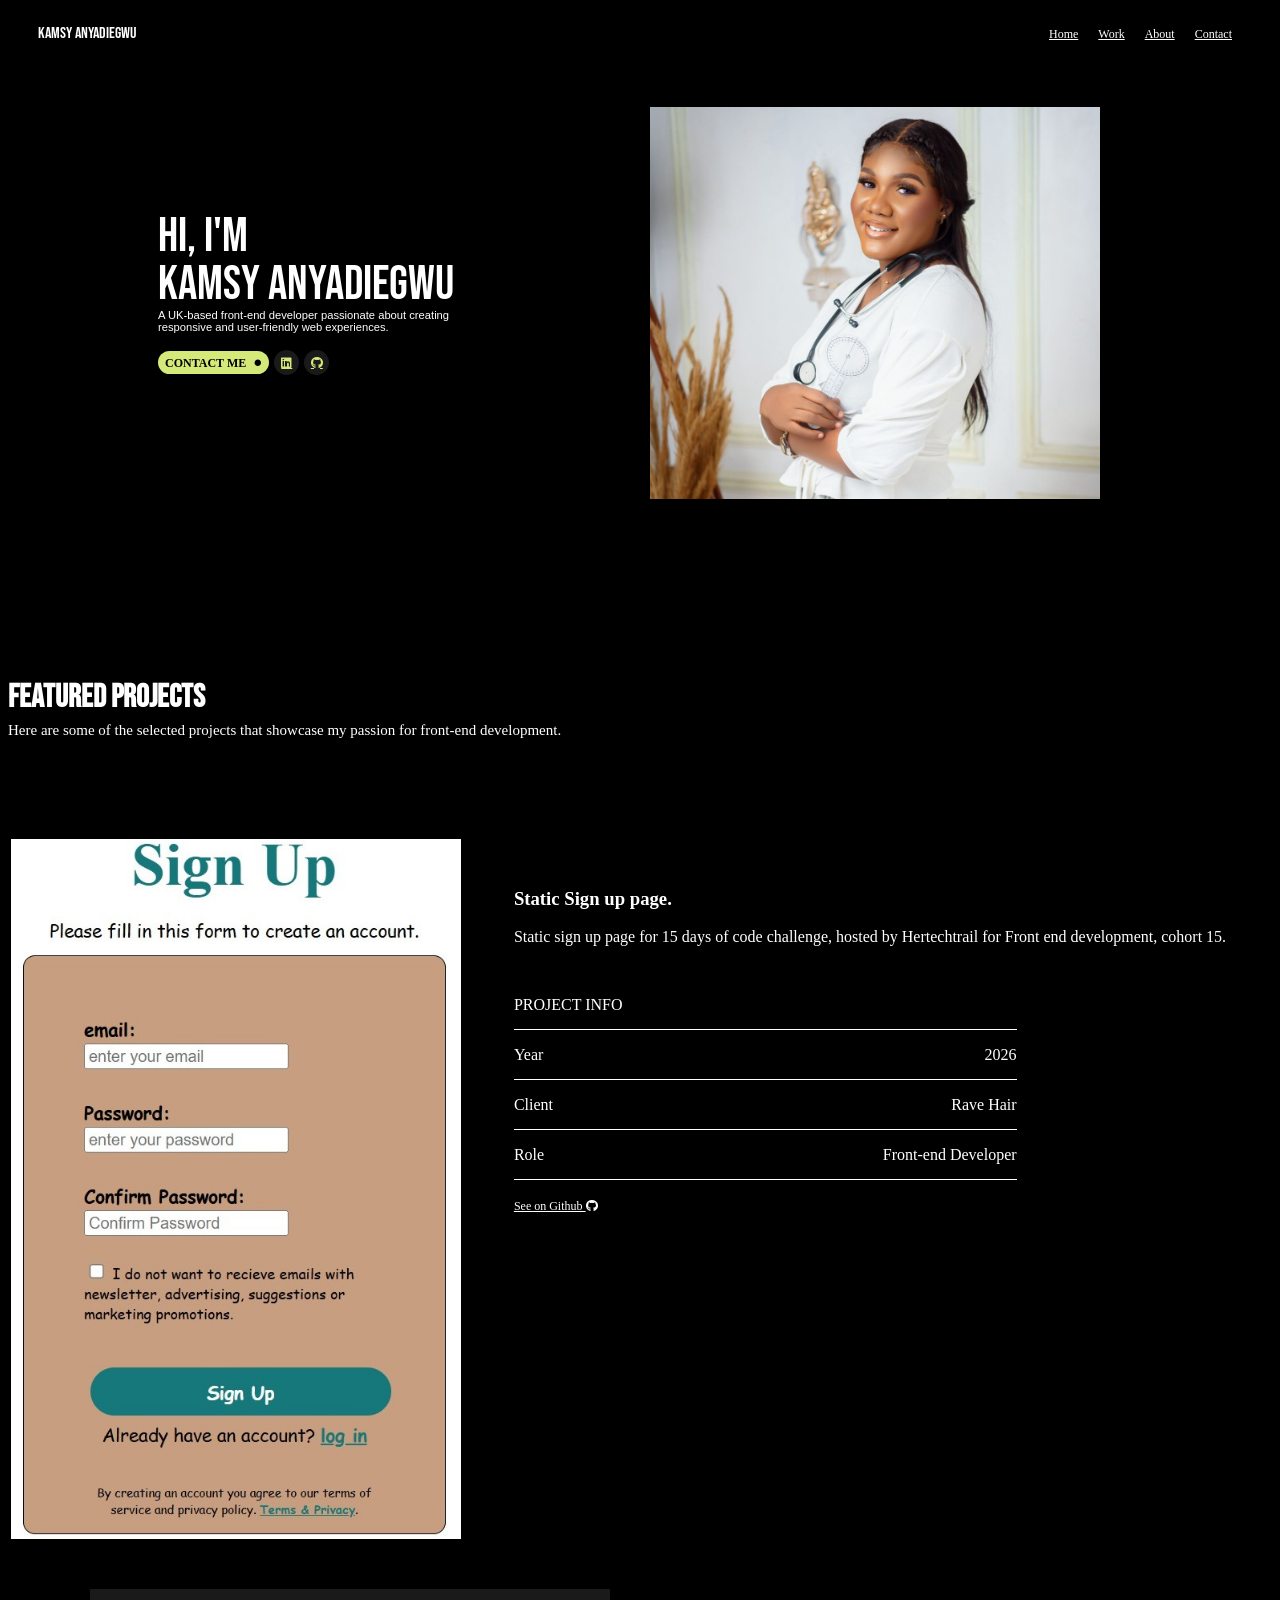
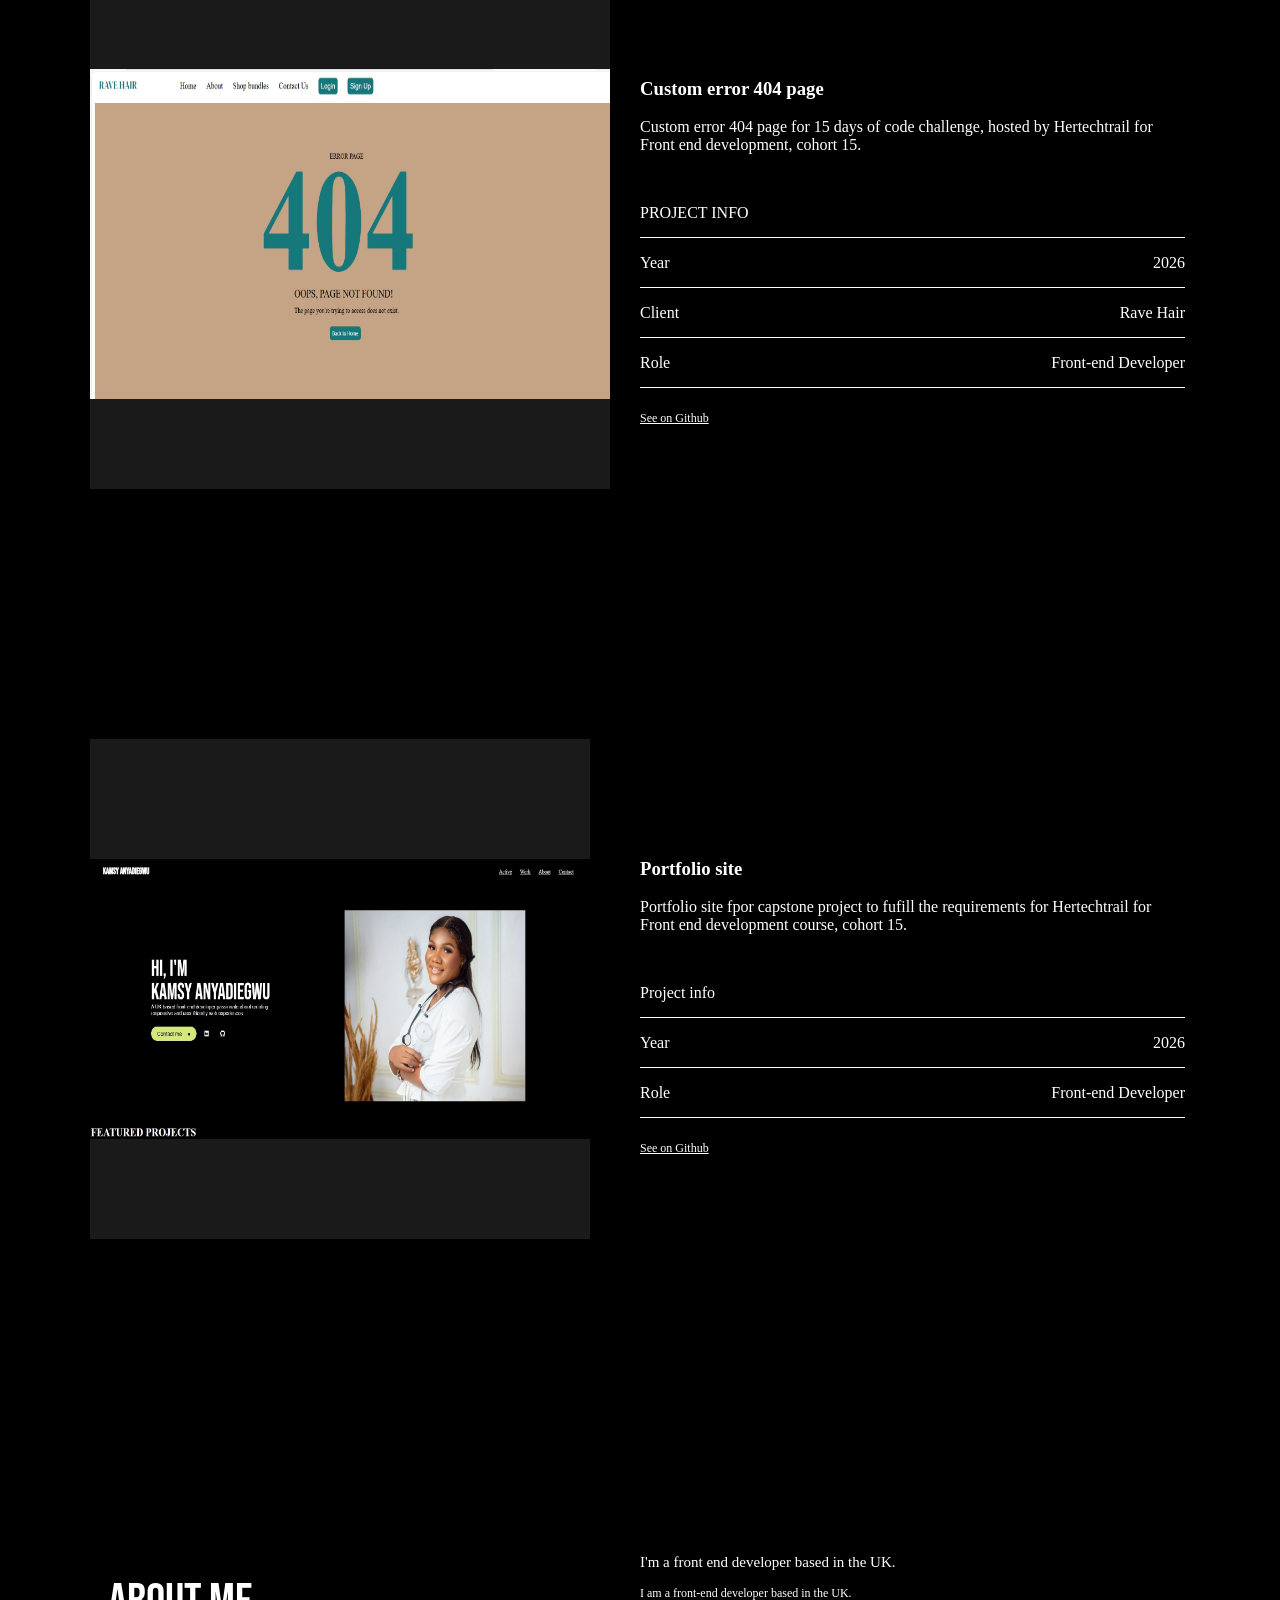
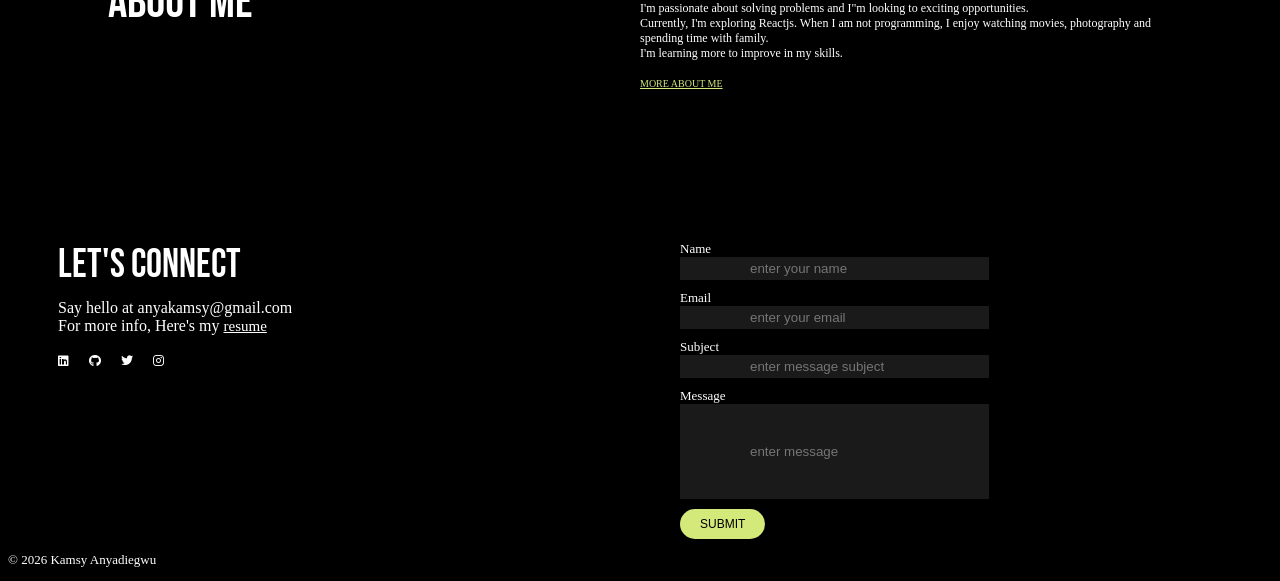
==== index.html @ 6c95bd08 "initial commit" ====
<!DOCTYPE html>
<html lang="en">
<head>
    <meta charset="UTF-8">
    <meta name="viewport" content="width=device-width, initial-scale=1.0">
    <title><Home-portfolio></Home-portfolio></title>

    <link rel="stylesheet" href="styles.css">

    <link rel="preconnect" href="https://fonts.googleapis.com">
<link rel="preconnect" href="https://fonts.gstatic.com" crossorigin>
<link href="https://fonts.googleapis.com/css2?family=Bebas+Neue&family=DM+Serif+Display:ital@0;1&family=Roboto:ital,wght@0,100..900;1,100..900&display=swap" rel="stylesheet">

<link rel="stylesheet" href= "https://cdnjs.cloudflare.com/ajax/libs/font-awesome/6.5.0/css/all.min.css">
</head>
<body>
    

    <!--Hero Section-->
    <section id="Hero" class="Hero-section">
<div class="Hero-container"> 
      
<nav class="nav-bar">
    <div>
        <a class="full-name" href="#Home">KAMSY ANYADIEGWU</a>
    </div>

    <button class="hamburger">&#9776;</button>
    
    <div class="nav-links">
    <ul>
        <li><a href="index.html">Home</a></li>
        <li><a href="#work">Work</a></li>
         <li><a href="about.html">About</a></li>
        <li><a href="#contact">Contact</a></li>
    </ul>
   </div>
     </nav> <!--nav bar closes here-->


     <div class="hero-content"> <!--create 2 column grid-->

        <div class="hero-intro">
        <h1>Hi, I'm <br> KAMSY ANYADIEGWU </h1>
        <p class="hero-intro-p">A UK-based front-end developer passionate about creating <br>responsive and user-friendly web experiences.</p>

       <div class ="hero-icons">
           <a  href="#" class="contact-button">CONTACT ME
            <span class="bullet">&#9679;</span></a> 

         <a href="https://www.linkedin.com/in/kamsy-anyadiegwu?um_
         source=share&utm_campaign=share_via&utm_content=profile&utm_medium=ios_app" class="social-icon">   
        <i class="fa-brands fa-linkedin"></i>
    </a>
        <a href="https://github.com/anyakamsy" class="social-icon">
        <i class="fa-brands fa-github"></i>
        </a>
        </div>
</div>

        <div class="hero-image">
            <img src="KAM.jpeg" alt="hero-image">
        </div>
     </div> <!--hero content closes here-->
    </div> <!--hero container closes here-->
</section> <!--end of hero section-->




<!--Work Section-->
<section id="work" class="Work-section"> 
    <div class="work-container">

<div>
<h2>FEATURED PROJECTS</h2>
<p class="project-intro"> Here are some of the selected projects that showcase my passion for front-end development.</p>
</div>

<div class="project-container"> <!--create 3 row grid-->
   
    <div class="project-1-container"> <!---create 2 column grid-->

        <div class="project-1-image">
            <img src="Sign up page.jpeg" alt="project-1">
        </div>

        <div class="project-1-description"> 
            <div>
                <h3 class="project-1-title">
                Static Sign up page.
            </h3>

            <p class="project-1-text">
               Static sign up page for 15 days of code challenge, hosted by Hertechtrail for Front end development, cohort 15.
            </p>
            </div>
        
            <div class="project-1-info">
            <p class="info1">PROJECT INFO</p>

            

            <p>Year <span class="year1">2026</span></p>
            
             <p>Client <span class="client1">Rave Hair</span></p>
            
            <p>Role <span class="role1">Front-end Developer</span></p>
            
            </div>

            <a class= "github-link" href= "https://github.com/anyakamsy/15-DAYS-OF-CODE">See on Github
                <i class="fa-brands fa-github"></i>
            </a>


        </div>
    </div> <!--project 1 container closes here-->




       
    <div class="project-container"> <!--create 3 row grid-->

        <div class="project-2-container">   <!--create 2 column grid-->
        <div class="project-2-image">
            <img src="Custom error 404 page.jpeg" alt="project-2">
        </div>

        <div class="project-2-description"> 
            <div>
                <h3 class="project-2-title">
                Custom error 404 page
            </h3>

            <p class="project-2-text">
                Custom error 404 page for 15 days of code challenge, hosted by Hertechtrail for Front end development, cohort 15.
            </p>
            </div>
        
            <div class="project-2-info">
            <p class="info2"> PROJECT INFO</p>
            
            <p>Year <span class="year2">2026</span></p>
            
              <p>Client <span class="client2">Rave Hair</span></p>
            
            <p>Role <span class="role2">Front-end Developer</span></p>
            
            </div>

         <a class= "github-link" href= "https://github.com/anyakamsy/15-DAYS-OF-CODE">See on Github</a>
        
        </div>
 </div> <!--project 2 container closes here-->



   
    <div class="project-3-container"> <!---create 2 column grid-->
        <div class="project-3-image">
            <img src="Portfolio site.jpg" alt="project-3">
        </div>

        <div class="project-3-description"> 
            <div>
                <h3 class="project-3-title">
                Portfolio site
            </h3>

            <p class="project-3-text">
               Portfolio site fpor capstone project to fufill the requirements for Hertechtrail for Front end development course, cohort 15.
            </p>
            </div>
        
            <div class="project-3-info">
            <p class="info3">Project info</p>
            

            <p>Year <span class="year3">2026</span></p>
            

            <p>Role <span class="role3">Front-end Developer</span></p>
        
            </div>

          <a class= "github-link" href= "https://github.com/anyakamsy/15-DAYS-OF-CODE">See on Github</a>
        </div>
    </div> <!--project 3 container closes here-->
    </div> <!--project container closes here-->
    </div> <!--work container closes here-->
</section> <!--work section closes here-->


<!--contact section-->
<section id="contact" class="contact-section">
<div class="about-me-container"> 

<div class="about">
<h1> ABOUT ME</h1>
</div>

<div class="about-intro">

    <h3 class="about-title">
        I'm a front end developer based in the UK.
    </h3>

<p class="about-text">
I am a front-end developer based in the UK. <br>
I'm passionate about solving problems and I"m looking to exciting opportunities. <br>
Currently, I'm exploring Reactjs.
 When I am not programming, I enjoy watching movies, photography and spending time with family. <br> 
 I'm learning more to improve in my skills.
</p>

 <a href="#about">MORE ABOUT ME</a>

        </div> <!--about intro closes here-->
    </div> <!--about me container closes here-->
</body>

<footer>
    <div class="footer-container"> <!--create 2 column grid-->
        <div class="connect-container">

<div class="connect">
        LET'S CONNECT
    
    </div>

    <div class="hello">
        Say hello at anyakamsy@gmail.com

</div>

<div class="resume">
        For more info, Here's my <a href="#">resume</a>
</div>

<div class="footer-icons">
  <a href="#" i class="fa-brands fa-linkedin"></i></a> 
   <a href="#" i class="fa-brands fa-github"></i></a>
   <a href="#"  i class="fa-brands fa-twitter"></i></a>
  <a href="#"  i class="fa-brands fa-instagram"></i></a>
</div>


        </div> <!--connect container closes here-->

        <div class="form-container">
            <form action="/submit" method = "post">

                 <div class="name">
                    <label for="name">Name</label> <br>
                    <input  class="nme" type="text" id="name" name="name" 
                    placeholder="enter your name" required> <br>
                    </div>

                <div class="email-field">
                    <label for="email">Email</label> <br>
                    <input  class="ef" type="text" id="email" name="email" 
                    placeholder="enter your email" required> <br>
                </div>

                <div class="subject">
                    <label for="subject">Subject</label> <br>
                    <input  class="sub" type="text" id="subject" name="subject"
                     placeholder="enter message subject" required> <br>
                </div>

                <div class="message">
                    <label for="message">Message</label> <br>
                    <input  class="mes" type="text" id="message" name="message"
                     placeholder="enter message" required> <br>
                </div>
                
            <div>
             <button  class= "submit-button" type= "submit">SUBMIT</button>
           </div>

            </form>
    </div> <!--form container closes here-->
    </section> <!--contact section closes here-->

    <p class="copy">
 &copy; 2026 Kamsy Anyadiegwu
 </p>

    </div> <!--footer container closes here-->
</footer>
</html>
---- styles.css ----
body{
    background-color: black;
    color: white;
}


.full-name{
    font-size: 1rem;
font-family:"Bebas Neue", sans-serif;
    padding-left: 30px;
    font-weight: normal;
    text-decoration: none;
}


.nav-bar{
   display: flex;
   justify-content: space-between;
   align-items: center;
  margin-bottom: 20px;
}


.nav-links ul {
    display: flex;
    gap: 20px;
     list-style: none;
     margin-right: 40px;
}


a{
    color: white;
    font-size: 12px;
}


.hamburger {
    display: none;
    background: none;
    cursor: pointer;
     border: none;
     color: white;
     margin: none;
     padding: 20px;
    font-size: 24px;
}


.hero-content{
    display: grid;
    grid-template-columns: 1fr 1fr;
        align-items: center;
      gap: 20px;
      margin-bottom: 150px;

}


.hero-intro{
    padding-left: 150px;
   margin-top: -60px;
}


h1{
    font-size: 3rem;
    font-weight: 400;
    font-family:"Bebas Neue", sans-serif;
    margin-bottom: -12px;
    line-height: 1;
}

.hero-intro-p{
    font-size: 0.7rem;
    font-family:sans-serif;
    margin-bottom: 20px;
}


.hero-icons{
    display: flex;
    gap: 5px;
    align-items: center;
    width: 172px;
    height:20px ;
}


.contact-button{
    background-color: #D3E97A;
    color: black;
    border: none;
    border-radius: 40px;
    padding:  3px 7px ;
    font-size: 12px;
    font-weight: 550;
    cursor: pointer;
    text-decoration: none;
    text-align: center;
}

.contact-button:hover{
    color:  #c5c8b5;
}


.contact-link{
    text-decoration: none;
    color: black;
}

.bullet{
    color: black;
    width: 6px;
    height: 6px;
    border-radius: 50%;
    font-size: 15px;
    margin-left: 4px;
}


.social-icon{
    display:flex;
    background-color: rgb(27, 26, 26);
    color: #D3E97A;
    width: 25px;
    height: 25px;
    border-radius: 50%;
    align-items: center;
    justify-content: center;
transition-duration: 0.3s 
}


.social-icon :hover{
    color: #c5c8b5;
}


.hero-image{
    width: 450px;
    height: 450px;
}


.hero-image img{
    width: 100%;
    height: 100%;
object-fit: contain;
}


h2{
    font-size: 2rem;
    font-family:"Bebas Neue", sans-serif;
    margin-bottom: -10px;
}


.project-intro{
    font-size: 15px;
    margin-bottom: 50px;
}

.project-container{
    display: grid;
    grid-template-rows: auto auto auto;
    gap: 100px;
}

.project-1-container{
    display: grid;
    grid-template-columns: auto auto;
gap: 50px;

}


.project-1-image{
    width: 450px;
    height: 700px;
   margin: auto;
}

.project-1-image img{
    width: 100%;
    height: auto;
    margin-top: 50px;
}

.project-1-description{
    margin-right: 40px;
    margin-top: 80px;
    height: 450px;
}

.project-1-text{
    margin-bottom: 50px;
}

.project-1-info p{
    display: flex;
justify-content: space-between;
border-bottom: 1px solid white;
width: 70%;
padding-bottom: 15px;
}


.project-2-container {
display: grid;
    grid-template-columns: 1fr 1fr;
    width: 1100px;
    height: 500px;
    margin: 0 auto 150px auto;
}

.project-2-image{
    width: 520px;
height: auto;
background-color: rgb(27, 26, 26);

}

.project-2-image img{
    width: 100%;
    height: 330px;
    margin-top: 80px;
}

.project-2-description{
    margin-right: 5px;
    margin-top: 70px;
    height: 250px;
}


.project-2-text{
    margin-bottom: 50px;
}

.project-2-info{
    margin-bottom: 20px;
}

.project-2-info p{
    display: flex;
justify-content: space-between;
border-bottom: 1px solid white;
width: 100%;
padding-bottom: 15px;
}




.project-3-container {
display: grid;
    grid-template-columns: 1fr 1fr;
    width: 1100px;
    height: 500px;
    margin: 0 auto 100px auto;
}

.project-3-image{
    width: 500px;
height: auto;
background-color: rgb(27, 26, 26);
}

.project-3-image img{
    width: 100%;
    height: 280px;
    margin-top: 120px;
}

.project-3-description{
    margin-right: 5px;
    margin-top: 100px;
    height: 250px;
}


.project-3-text{
    margin-bottom: 50px;
}

.project-3-info{
    margin-bottom: 20px;
}

.project-3-info p{
    display: flex;
justify-content: space-between;
border-bottom: 1px solid white;
width: 100%;
padding-bottom: 15px;
}

.about-me-container{
display: grid;
grid-template-columns: 1fr 1fr;
margin-bottom: 150px;
}


.about{
    margin-left:100px;
    font-size: 45px;
    margin-top: 0;
    font-family: "Bebas Neue";
}


.about-intro{
    margin-right: 100px;
}

.about-title{
    font-size: 15px;
    font-weight: normal;
}

.about-text{
    font-size: 12px;
}

.about-intro a{
    font-size: 10px;
    color: #D3E97A;
}

.about-intro a:hover{
    color:  #c5c8b5;
}

.footer-container{
    display: grid;
    grid-template-columns: 1fr 1fr;
}

.connect{
    font-size: 40px;
    font-family: "Bebas Neue";
    margin-left: 50px;
    margin-bottom: 10px;
}

.hello{
    margin-left: 50px;
}

.resume{
    margin-left: 50px;
    margin-bottom: 20px;
}

.resume a{
    font-size: 15px;
}

.footer-icons{
    display: flex;
    margin-left: 50px ;
    gap: 20px;
}

.footer-icons a{
    text-decoration: none;
}

.footer-icons :hover{
    color:#D3E97A;
}


.form-container{
font-size: 13px;
margin-left: 40px;
margin-top: 0;
}

.nme{
    padding:4px 70px;
    margin-bottom: 10px;
    background-color: rgb(27, 26, 26);
    border: none;
}

.ef{
      padding:4px 70px;
    margin-bottom: 10px;
      background-color: rgb(27, 26, 26);
    border: none;
}


.sub{
      padding:4px 70px;
    margin-bottom: 10px;
 background-color: rgb(27, 26, 26);
    border: none;
}


.mes{
      padding:40px 70px;
    margin-bottom: 10px;
      background-color: rgb(27, 26, 26);
    border: none;
}

.submit-button{
    padding: 8px 20px;
    background-color: #D3E97A;
    border: none;
    border-radius: 20px;
    font-size: 12px;
}

.submit-button:hover{
 background-color: #c5c8b5;
}

.copy{
font-size: 13px;
}











@media (max-width: 600px) {
    /* name adjustments*/
    .full-name{
     font-family:"Bebas Neue", sans-serif;
    font-size: 0.8rem;
    padding-left: 12px;
    
    }

    /* nav-links adjustments*/
    .nav-links {
        display: none;
        flex-direction: column;
        gap: 10px;
        position: absolute;}

        /* hamburger menu adjustments*/
.hamburger{
    display: block;}
/* h1 adjustments*/

h1{
    font-size: 1rem;
    margin-bottom : -5px;
}

 .hero-content{
         display: grid;
    grid-template-columns: 1fr;
        width: 100%;
        margin: auto; }
    
.hero-image{
    width:100%;
    height:auto;
    grid-row: 2; }

.hero-intro{
    font-size: 2rem;
    padding-left: 0;
    margin-top: -20px;
    grid-row: 1;
    margin-bottom: 10px;
}

.hero-intro-p{
    margin-bottom: 30px;
}

    .hero-icons{
       display: flex;
       gap: 2px;
       margin-top: -10px;
    }

.contact-button{
     border-radius:40px;
    padding:  5px 10px ;
    font-size: 10px;}
    
    .bullet{
        font-size: 13px;
        margin-left: 5px;
    }

    .social-icon{
        margin: -1px;
    }


    h2{
        font-size: 1rem;
margin-top: 50px;
    }


.project-intro{
    font-size: 10px;
    margin-bottom: 30px;
}

.project-container{
    display: grid;
    grid-template-rows: auto;
    gap: 100px;

}

.project-1-container{
   display: grid;
   grid-template-columns: auto;
   
   

}
 .project-1-image{
width: 50%;
height: auto;
margin-left: 0;

 }
 .project-1-image img{
  max-inline-size: 50%;
   height: auto;
    object-fit: contain;
 }
 
 .project-1-description{
    width: 70%;
    margin-top: px;
 }

 .project-1-text{
 font-size: 12px;
}
    


.project-1-info p{
   width: 50%;
}




.project-2-container{
    display: grid;
    grid-template-columns: 1fr;
    margin-bottom: 150px;
}


.project-3-container{
    display: grid;
    grid-template-columns: 1fr;
    margin-bottom: 150px;
}




.about-me-container{
    display: grid;
    grid-template-columns: 1fr;
    margin-bottom: 50px;
    margin-top: 250px;
}


.about{
    margin-left: 0;


}

.footer-container{
    display: grid;
    grid-template-columns: 1fr;
    
}

.connect{
    font-size: 40px;
    font-family: "Bebas Neue";
    margin-left: 0px;
    margin-bottom: 10px;
}

.hello{
    margin-left: 0px;
    margin-bottom: 5px;
}

.resume{
    margin-left: 0px;
    margin-bottom: 30px;
}

.resume a{
    font-size: 15px;
}

.footer-icons{
    display: flex;
    margin-left: 0px ;
    gap: 20px;
    margin-bottom: 40px;
}

.footer-icons a{
    text-decoration: none;
    font-size: larger;
}

.footer-icons :hover{
    color:#D3E97A;
}


.form-container{
font-size: 12px;
margin-top: 0;
margin-left: 10px;
max-width: 100%;
}

.nme{
    padding:4px 70px;
    margin-bottom: 10px;
    background-color: rgb(27, 26, 26);
    border: none;
}

.ef{
      padding:4px 70px;
    margin-bottom: 10px;
      background-color: rgb(27, 26, 26);
    border: none;
}


.sub{
      padding:4px 70px;
    margin-bottom: 10px;
 background-color: rgb(27, 26, 26);
    border: none;
}


.mes{
      padding:40px 70px;
    margin-bottom: 10px;
      background-color: rgb(27, 26, 26);
    border: none;
}

.submit-button{
    padding: 8px 20px;
    background-color: #D3E97A;
    border: none;
    border-radius: 20px;
    font-size: 12px;
    margin-bottom: 50px;
}

.submit-button:hover{
 background-color: #c5c8b5;
}

.copy{
font-size: 13px;
}

}
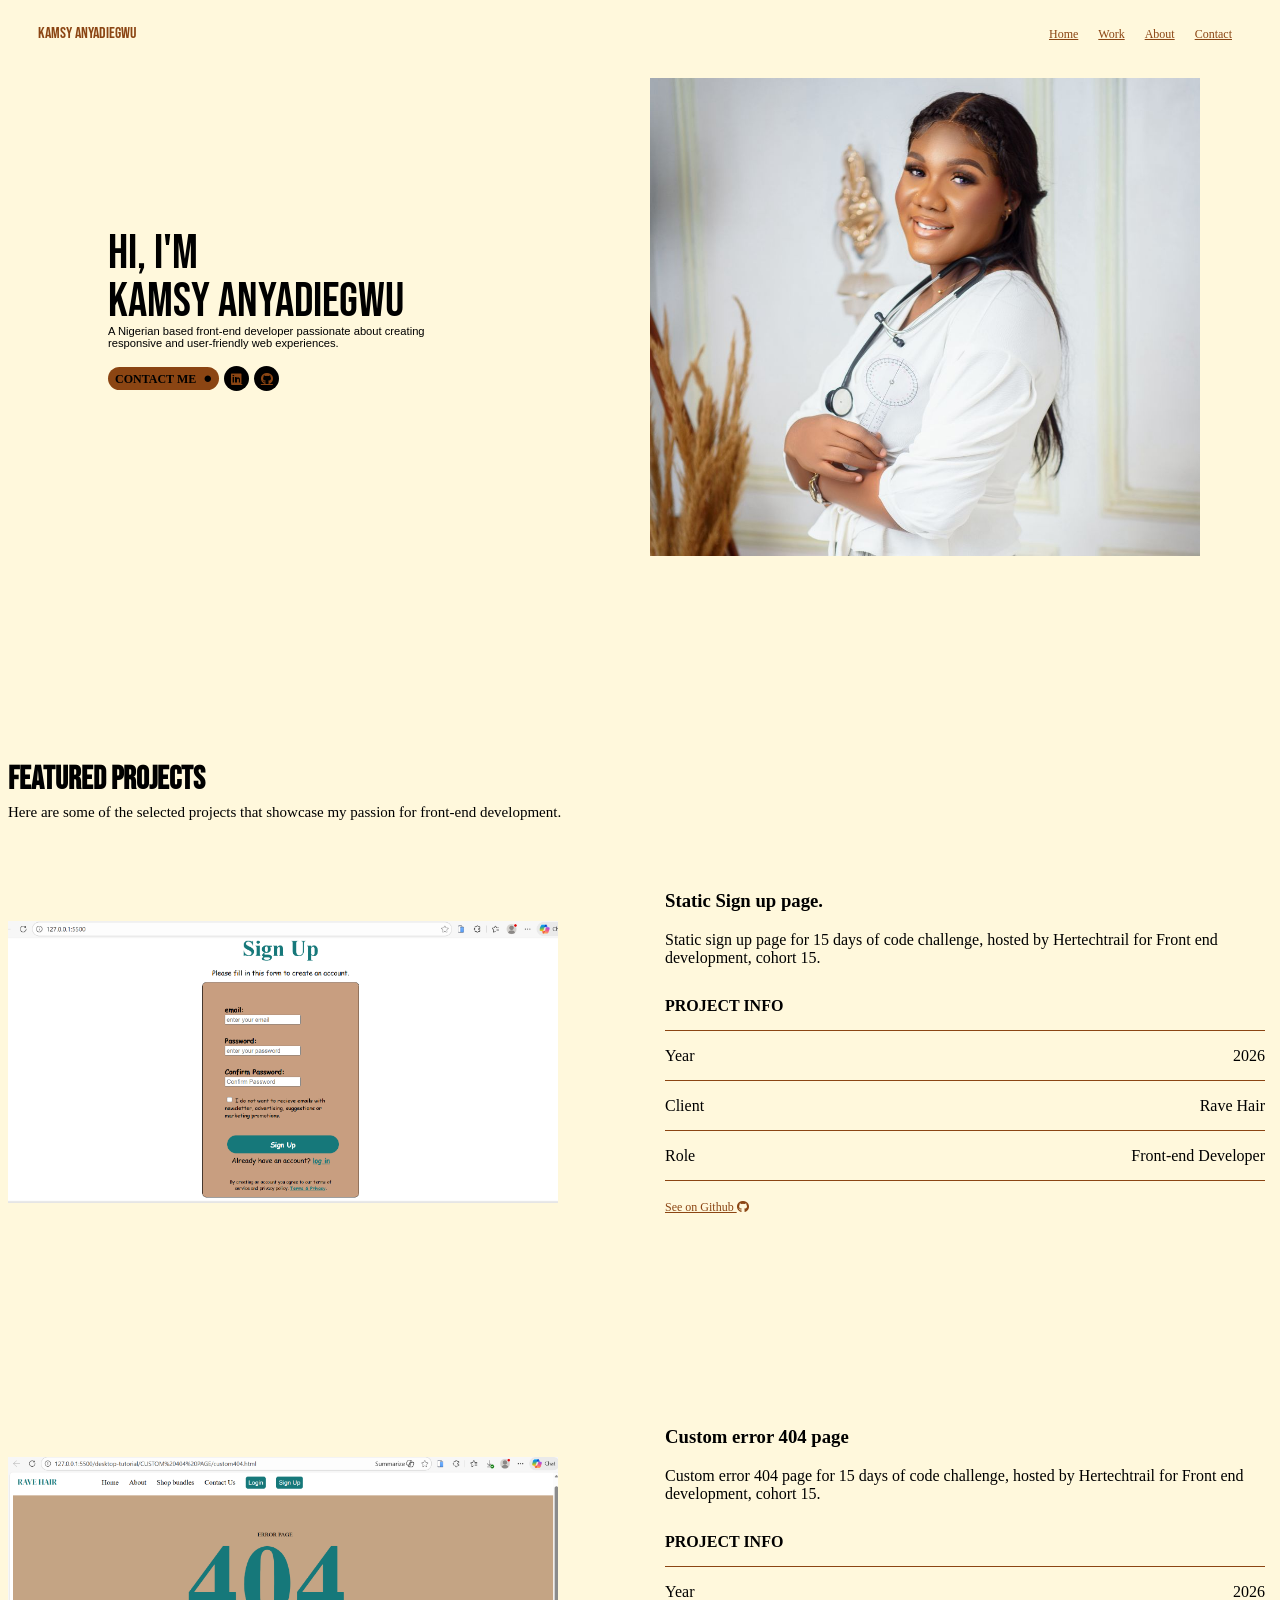
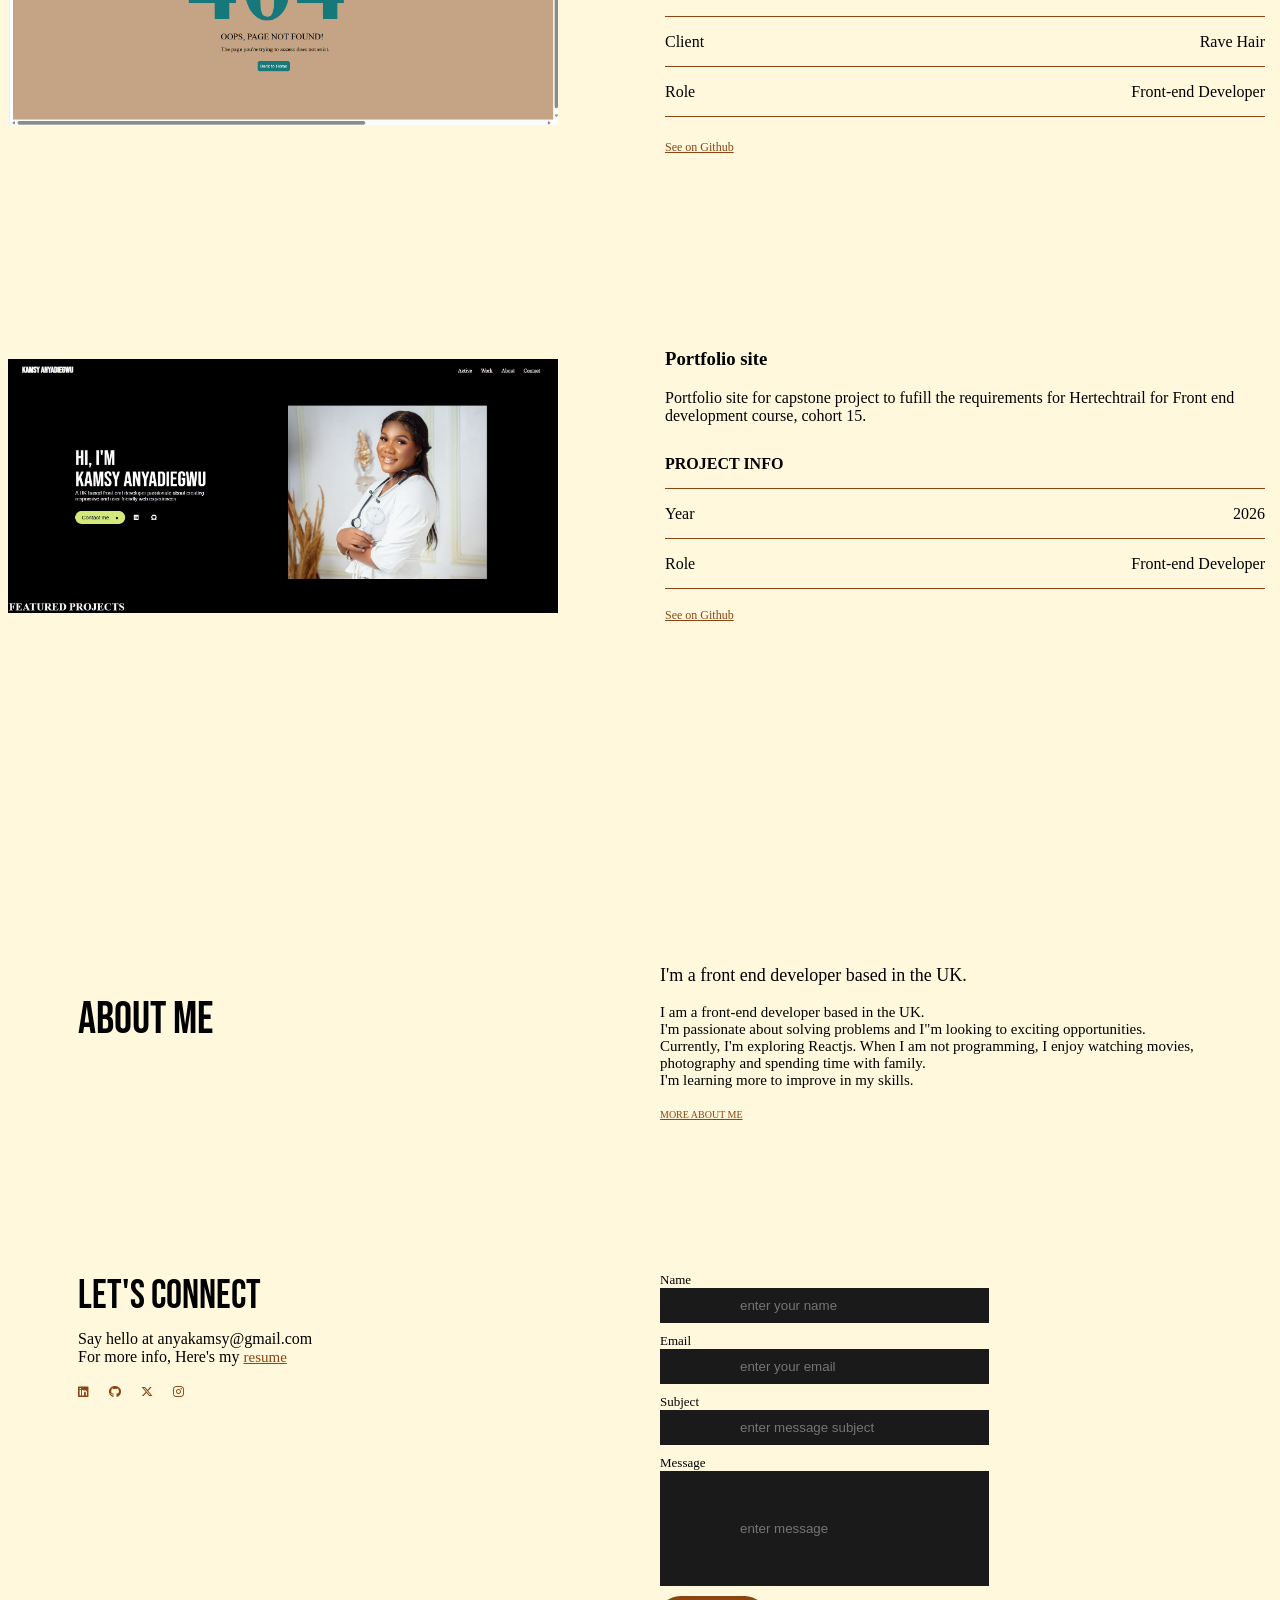
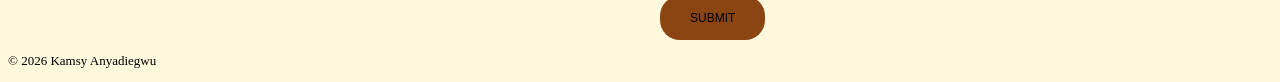
==== commit d82ae9e3: "fixed responsiveness" ====
--- a/index.html
+++ b/index.html
@@ -42,7 +42,7 @@
 
         <div class="hero-intro">
         <h1>Hi, I'm <br> KAMSY ANYADIEGWU </h1>
-        <p class="hero-intro-p">A UK-based front-end developer passionate about creating <br>responsive and user-friendly web experiences.</p>
+        <p class="hero-intro-p">A Nigerian based front-end developer passionate about creating <br>responsive and user-friendly web experiences.</p>
 
        <div class ="hero-icons">
            <a  href="#" class="contact-button">CONTACT ME
@@ -82,7 +82,7 @@
     <div class="project-1-container"> <!---create 2 column grid-->
 
         <div class="project-1-image">
-            <img src="Sign up page.jpeg" alt="project-1">
+            <img src="Sign  up page.png" alt="project-1">
         </div>
 
         <div class="project-1-description"> 
@@ -125,7 +125,7 @@
 
         <div class="project-2-container">   <!--create 2 column grid-->
         <div class="project-2-image">
-            <img src="Custom error 404 page.jpeg" alt="project-2">
+            <img src="Custom error 404 page.png" alt="project-2">
         </div>
 
         <div class="project-2-description"> 
@@ -170,12 +170,12 @@
             </h3>
 
             <p class="project-3-text">
-               Portfolio site fpor capstone project to fufill the requirements for Hertechtrail for Front end development course, cohort 15.
+               Portfolio site for capstone project to fufill the requirements for Hertechtrail for Front end development course, cohort 15.
             </p>
             </div>
         
             <div class="project-3-info">
-            <p class="info3">Project info</p>
+            <p class="info3">PROJECT INFO</p>
             
 
             <p>Year <span class="year3">2026</span></p>
@@ -185,7 +185,7 @@
         
             </div>
 
-          <a class= "github-link" href= "https://github.com/anyakamsy/15-DAYS-OF-CODE">See on Github</a>
+          <a class= "github-link" href= "https://github.com/anyakamsy/Kamsy-anya-portfolio">See on Github</a>
         </div>
     </div> <!--project 3 container closes here-->
     </div> <!--project container closes here-->
@@ -198,7 +198,7 @@
 <div class="about-me-container"> 
 
 <div class="about">
-<h1> ABOUT ME</h1>
+<p> ABOUT ME</p>
 </div>
 
 <div class="about-intro">
@@ -215,10 +215,13 @@
  I'm learning more to improve in my skills.
 </p>
 
- <a href="#about">MORE ABOUT ME</a>
+ <a href="about.html">MORE ABOUT ME</a>
 
         </div> <!--about intro closes here-->
     </div> <!--about me container closes here-->
+
+    <script src="script.js"></script>
+
 </body>
 
 <footer>
@@ -241,9 +244,9 @@
 
 <div class="footer-icons">
   <a href="#" i class="fa-brands fa-linkedin"></i></a> 
-   <a href="#" i class="fa-brands fa-github"></i></a>
-   <a href="#"  i class="fa-brands fa-twitter"></i></a>
-  <a href="#"  i class="fa-brands fa-instagram"></i></a>
+   <a href="https://github.com/anyakamsy" i class="fa-brands fa-github"></i></a>
+   <a href="https://x.com/khamcee___?s=21"  i class="fa-brands fa-x-twitter"></i></a>
+  <a href="https://www.instagram.com/khamcee__?igsh=aG1tYnhtcDZ4NmVj&utm_source=qr"  i class="fa-brands fa-instagram"></i></a>
 </div>
 
 
--- a/styles.css
+++ b/styles.css
@@ -1,6 +1,10 @@
+*{
+    box-sizing:border-box
+}
+
 body{
-    background-color: black;
-    color: white;
+    background-color: cornsilk;
+        color: black;
 }
 
 
@@ -10,6 +14,7 @@
     padding-left: 30px;
     font-weight: normal;
     text-decoration: none;
+    color:saddlebrown;
 }
 
 
@@ -30,17 +35,21 @@
 
 
 a{
-    color: white;
+    color: saddlebrown;
     font-size: 12px;
+}
+
+a:hover{
+   color: #D3E97A; 
 }
 
 
 .hamburger {
     display: none;
-    background: none;
+    background:none;
     cursor: pointer;
      border: none;
-     color: white;
+     color: saddlebrown;
      margin: none;
      padding: 20px;
     font-size: 24px;
@@ -52,14 +61,14 @@
     grid-template-columns: 1fr 1fr;
         align-items: center;
       gap: 20px;
-      margin-bottom: 150px;
-
+      margin-bottom: 200px;
 }
 
 
 .hero-intro{
-    padding-left: 150px;
+    padding-left: 100px;
    margin-top: -60px;
+ 
 }
 
 
@@ -88,7 +97,7 @@
 
 
 .contact-button{
-    background-color: #D3E97A;
+    background-color: saddlebrown;
     color: black;
     border: none;
     border-radius: 40px;
@@ -100,8 +109,9 @@
     text-align: center;
 }
 
+
 .contact-button:hover{
-    color:  #c5c8b5;
+    color:  #D3E97A;
 }
 
 
@@ -122,8 +132,8 @@
 
 .social-icon{
     display:flex;
-    background-color: rgb(27, 26, 26);
-    color: #D3E97A;
+    background-color: black;
+    color: saddlebrown;
     width: 25px;
     height: 25px;
     border-radius: 50%;
@@ -134,13 +144,15 @@
 
 
 .social-icon :hover{
-    color: #c5c8b5;
+    color: #D3E97A;
 }
 
 
 .hero-image{
-    width: 450px;
-    height: 450px;
+    width: 100%;
+    max-width: 550px;
+    height: auto;
+    
 }
 
 
@@ -166,137 +178,153 @@
 .project-container{
     display: grid;
     grid-template-rows: auto auto auto;
-    gap: 100px;
+    gap: 150px;
 }
 
 .project-1-container{
     display: grid;
     grid-template-columns: auto auto;
-gap: 50px;
+gap: 20px;
 
 }
 
 
 .project-1-image{
-    width: 450px;
-    height: 700px;
-   margin: auto;
-}
+    width: 100%;
+    max-width: 550px;
+    height: auto;
+}
+
 
 .project-1-image img{
     width: 100%;
     height: auto;
-    margin-top: 50px;
-}
+    margin: 50px 0;
+}
+
 
 .project-1-description{
-    margin-right: 40px;
-    margin-top: 80px;
-    height: 450px;
+    font-size: 1rem;
+        max-width: 600px;
+        margin-left: 80px;
 }
 
 .project-1-text{
-    margin-bottom: 50px;
-}
+    margin-bottom: 30px;
+}
+
 
 .project-1-info p{
     display: flex;
 justify-content: space-between;
-border-bottom: 1px solid white;
-width: 70%;
+border-bottom: 1px solid saddlebrown;
+width: 100%;
 padding-bottom: 15px;
+}
+
+
+.info1{
+    font-weight: 800;
 }
 
 
 .project-2-container {
 display: grid;
-    grid-template-columns: 1fr 1fr;
-    width: 1100px;
-    height: 500px;
-    margin: 0 auto 150px auto;
-}
+    grid-template-columns: auto auto;
+   gap:20px;
+}
+
 
 .project-2-image{
-    width: 520px;
+        width: 100%;
+    max-width: 550px;
 height: auto;
-background-color: rgb(27, 26, 26);
-
-}
+}
+
 
 .project-2-image img{
     width: 100%;
-    height: 330px;
-    margin-top: 80px;
-}
+    height: auto;
+    margin:50px 0;
+}
+
 
 .project-2-description{
-    margin-right: 5px;
-    margin-top: 70px;
-    height: 250px;
+    font-size: 1rem;
+          max-width: 600px;
+        margin-left: 80px;
 }
 
 
 .project-2-text{
-    margin-bottom: 50px;
-}
+    margin-bottom: 30px;
+}
+
 
 .project-2-info{
     margin-bottom: 20px;
-}
+
+}
+
 
 .project-2-info p{
     display: flex;
 justify-content: space-between;
-border-bottom: 1px solid white;
+border-bottom: 1px solid saddlebrown;
 width: 100%;
 padding-bottom: 15px;
 }
 
 
+.info2{
+ font-weight: 800;
+}
 
 
 .project-3-container {
 display: grid;
-    grid-template-columns: 1fr 1fr;
-    width: 1100px;
-    height: 500px;
-    margin: 0 auto 100px auto;
-}
+    grid-template-columns: auto auto;
+gap: 20px;
+}
+
 
 .project-3-image{
-    width: 500px;
+    width: 100%;
+    max-width: 550px;
 height: auto;
-background-color: rgb(27, 26, 26);
 }
 
 .project-3-image img{
     width: 100%;
-    height: 280px;
-    margin-top: 120px;
+    height: auto;
+    margin:30px 0 ;
 }
 
 .project-3-description{
-    margin-right: 5px;
-    margin-top: 100px;
-    height: 250px;
+   font-size: 1rem;
+    max-width: 600px;
+    margin-left: 80px;
+    
 }
 
 
 .project-3-text{
-    margin-bottom: 50px;
-}
-
-.project-3-info{
-    margin-bottom: 20px;
-}
+    margin-bottom: 30px;
+}
+
 
 .project-3-info p{
     display: flex;
 justify-content: space-between;
-border-bottom: 1px solid white;
+border-bottom: 1px solid saddlebrown;
 width: 100%;
 padding-bottom: 15px;
 }
+
+.info3 {
+    font-weight: bold;
+}
+
 
 .about-me-container{
 display: grid;
@@ -306,7 +334,7 @@
 
 
 .about{
-    margin-left:100px;
+    margin-left:70px;
     font-size: 45px;
     margin-top: 0;
     font-family: "Bebas Neue";
@@ -314,45 +342,46 @@
 
 
 .about-intro{
-    margin-right: 100px;
+   margin-left: 20px;
 }
 
 .about-title{
+    font-size: 18px;
+    font-weight: normal;
+}
+
+.about-text{
     font-size: 15px;
-    font-weight: normal;
-}
-
-.about-text{
-    font-size: 12px;
 }
 
 .about-intro a{
     font-size: 10px;
-    color: #D3E97A;
+    color: saddlebrown;
 }
 
 .about-intro a:hover{
-    color:  #c5c8b5;
+    color:  #D3E97A;
 }
 
 .footer-container{
     display: grid;
     grid-template-columns: 1fr 1fr;
+    
 }
 
 .connect{
     font-size: 40px;
     font-family: "Bebas Neue";
-    margin-left: 50px;
+    margin-left: 70px;
     margin-bottom: 10px;
 }
 
 .hello{
-    margin-left: 50px;
+    margin-left: 70px;
 }
 
 .resume{
-    margin-left: 50px;
+    margin-left: 70px;
     margin-bottom: 20px;
 }
 
@@ -362,12 +391,13 @@
 
 .footer-icons{
     display: flex;
-    margin-left: 50px ;
+    margin-left: 70px ;
     gap: 20px;
 }
 
 .footer-icons a{
     text-decoration: none;
+    color: saddlebrown;
 }
 
 .footer-icons :hover{
@@ -377,19 +407,19 @@
 
 .form-container{
 font-size: 13px;
-margin-left: 40px;
 margin-top: 0;
+margin-left: 20px;
 }
 
 .nme{
-    padding:4px 70px;
+    padding: 10px 80px;
     margin-bottom: 10px;
     background-color: rgb(27, 26, 26);
     border: none;
 }
 
 .ef{
-      padding:4px 70px;
+      padding: 10px 80px;
     margin-bottom: 10px;
       background-color: rgb(27, 26, 26);
     border: none;
@@ -397,7 +427,7 @@
 
 
 .sub{
-      padding:4px 70px;
+      padding:10px 80px;
     margin-bottom: 10px;
  background-color: rgb(27, 26, 26);
     border: none;
@@ -405,15 +435,15 @@
 
 
 .mes{
-      padding:40px 70px;
+      padding:50px 80px;
     margin-bottom: 10px;
       background-color: rgb(27, 26, 26);
     border: none;
 }
 
 .submit-button{
-    padding: 8px 20px;
-    background-color: #D3E97A;
+    padding: 15px 30px;
+    background-color:saddlebrown;
     border: none;
     border-radius: 20px;
     font-size: 12px;
@@ -426,7 +456,6 @@
 .copy{
 font-size: 13px;
 }
-
 
 
 
@@ -441,8 +470,8 @@
     /* name adjustments*/
     .full-name{
      font-family:"Bebas Neue", sans-serif;
-    font-size: 0.8rem;
-    padding-left: 12px;
+    font-size: 1rem;
+    padding-left: 0px;
     
     }
 
@@ -451,13 +480,23 @@
         display: none;
         flex-direction: column;
         gap: 10px;
-        position: absolute;}
+        }
+
+        .nav-links.active{
+            display: flex;
+        }
 
         /* hamburger menu adjustments*/
 .hamburger{
-    display: block;}
+    display: block;
+cursor: pointer;}
+
+.hamburger.hide{
+    display: none;
+}
+
+
 /* h1 adjustments*/
-
 h1{
     font-size: 1rem;
     margin-bottom : -5px;
@@ -467,7 +506,8 @@
          display: grid;
     grid-template-columns: 1fr;
         width: 100%;
-        margin: auto; }
+        margin: auto;
+    margin-bottom: 70px; }
     
 .hero-image{
     width:100%;
@@ -488,7 +528,7 @@
 
     .hero-icons{
        display: flex;
-       gap: 2px;
+       gap: 5px;
        margin-top: -10px;
     }
 
@@ -515,38 +555,38 @@
 
 .project-intro{
     font-size: 10px;
-    margin-bottom: 30px;
+    margin-bottom: 10px;
 }
 
 .project-container{
     display: grid;
     grid-template-rows: auto;
-    gap: 100px;
-
+    gap:70px;
 }
 
 .project-1-container{
    display: grid;
    grid-template-columns: auto;
-   
-   
-
-}
+   gap: 10px;
+}
+
+
  .project-1-image{
-width: 50%;
+width:100%;
 height: auto;
-margin-left: 0;
 
  }
  .project-1-image img{
-  max-inline-size: 50%;
+  width: 100%;
    height: auto;
     object-fit: contain;
  }
  
  .project-1-description{
-    width: 70%;
-    margin-top: px;
+    width: 100%;
+    font-size: 1rem;
+    margin-left: 0;
+
  }
 
  .project-1-text{
@@ -555,48 +595,75 @@
     
 
 
-.project-1-info p{
-   width: 50%;
-}
-
-
-
-
 .project-2-container{
     display: grid;
+    grid-template-columns: auto;
+    gap: 10px;
+
+}
+
+
+.project-2-image{
+    width: 100%;
+    height: auto;
+}
+
+.project-2-image img {
+width: 100%;
+height: auto;
+}
+
+
+.project-2-description{
+    margin-left: 0;
+}
+
+
+.project-3-container{
+    display: grid;
+    grid-template-columns: auto;
+    margin-bottom:-40px ;
+}
+
+.project-3-image{
+    width: 100%;
+    height: auto;
+    
+}
+
+.project-3-image img {
+width: 100%;
+height: auto;
+}
+
+.project-3-description{
+    margin-left: 0;
+}
+
+
+
+.about-me-container{
+    display: grid;
     grid-template-columns: 1fr;
-    margin-bottom: 150px;
-}
-
-
-.project-3-container{
+    margin-bottom: 80px;
+    margin-top: 100px;
+}
+
+
+.about{
+    display: none;
+}
+
+
+.about-intro{
+    margin-left: 0;
+}
+.footer-container{
     display: grid;
     grid-template-columns: 1fr;
-    margin-bottom: 150px;
-}
-
-
-
-
-.about-me-container{
-    display: grid;
-    grid-template-columns: 1fr;
-    margin-bottom: 50px;
-    margin-top: 250px;
-}
-
-
-.about{
-    margin-left: 0;
-
-
-}
-
-.footer-container{
-    display: grid;
-    grid-template-columns: 1fr;
-    
-}
+  
+}
+
 
 .connect{
     font-size: 40px;
@@ -637,21 +704,21 @@
 
 
 .form-container{
-font-size: 12px;
+font-size: 10px;
 margin-top: 0;
-margin-left: 10px;
 max-width: 100%;
+margin-left: 0;
 }
 
 .nme{
-    padding:4px 70px;
+    padding:10px 100px;
     margin-bottom: 10px;
     background-color: rgb(27, 26, 26);
     border: none;
 }
 
 .ef{
-      padding:4px 70px;
+      padding:10px 100px;
     margin-bottom: 10px;
       background-color: rgb(27, 26, 26);
     border: none;
@@ -659,7 +726,7 @@
 
 
 .sub{
-      padding:4px 70px;
+      padding: 10px 100px;
     margin-bottom: 10px;
  background-color: rgb(27, 26, 26);
     border: none;
@@ -667,7 +734,7 @@
 
 
 .mes{
-      padding:40px 70px;
+      padding:50px 100px;
     margin-bottom: 10px;
       background-color: rgb(27, 26, 26);
     border: none;
@@ -675,7 +742,7 @@
 
 .submit-button{
     padding: 8px 20px;
-    background-color: #D3E97A;
+    background-color: saddlebrown;
     border: none;
     border-radius: 20px;
     font-size: 12px;
@@ -683,7 +750,7 @@
 }
 
 .submit-button:hover{
- background-color: #c5c8b5;
+ background-color: #D3E97A;
 }
 
 .copy{
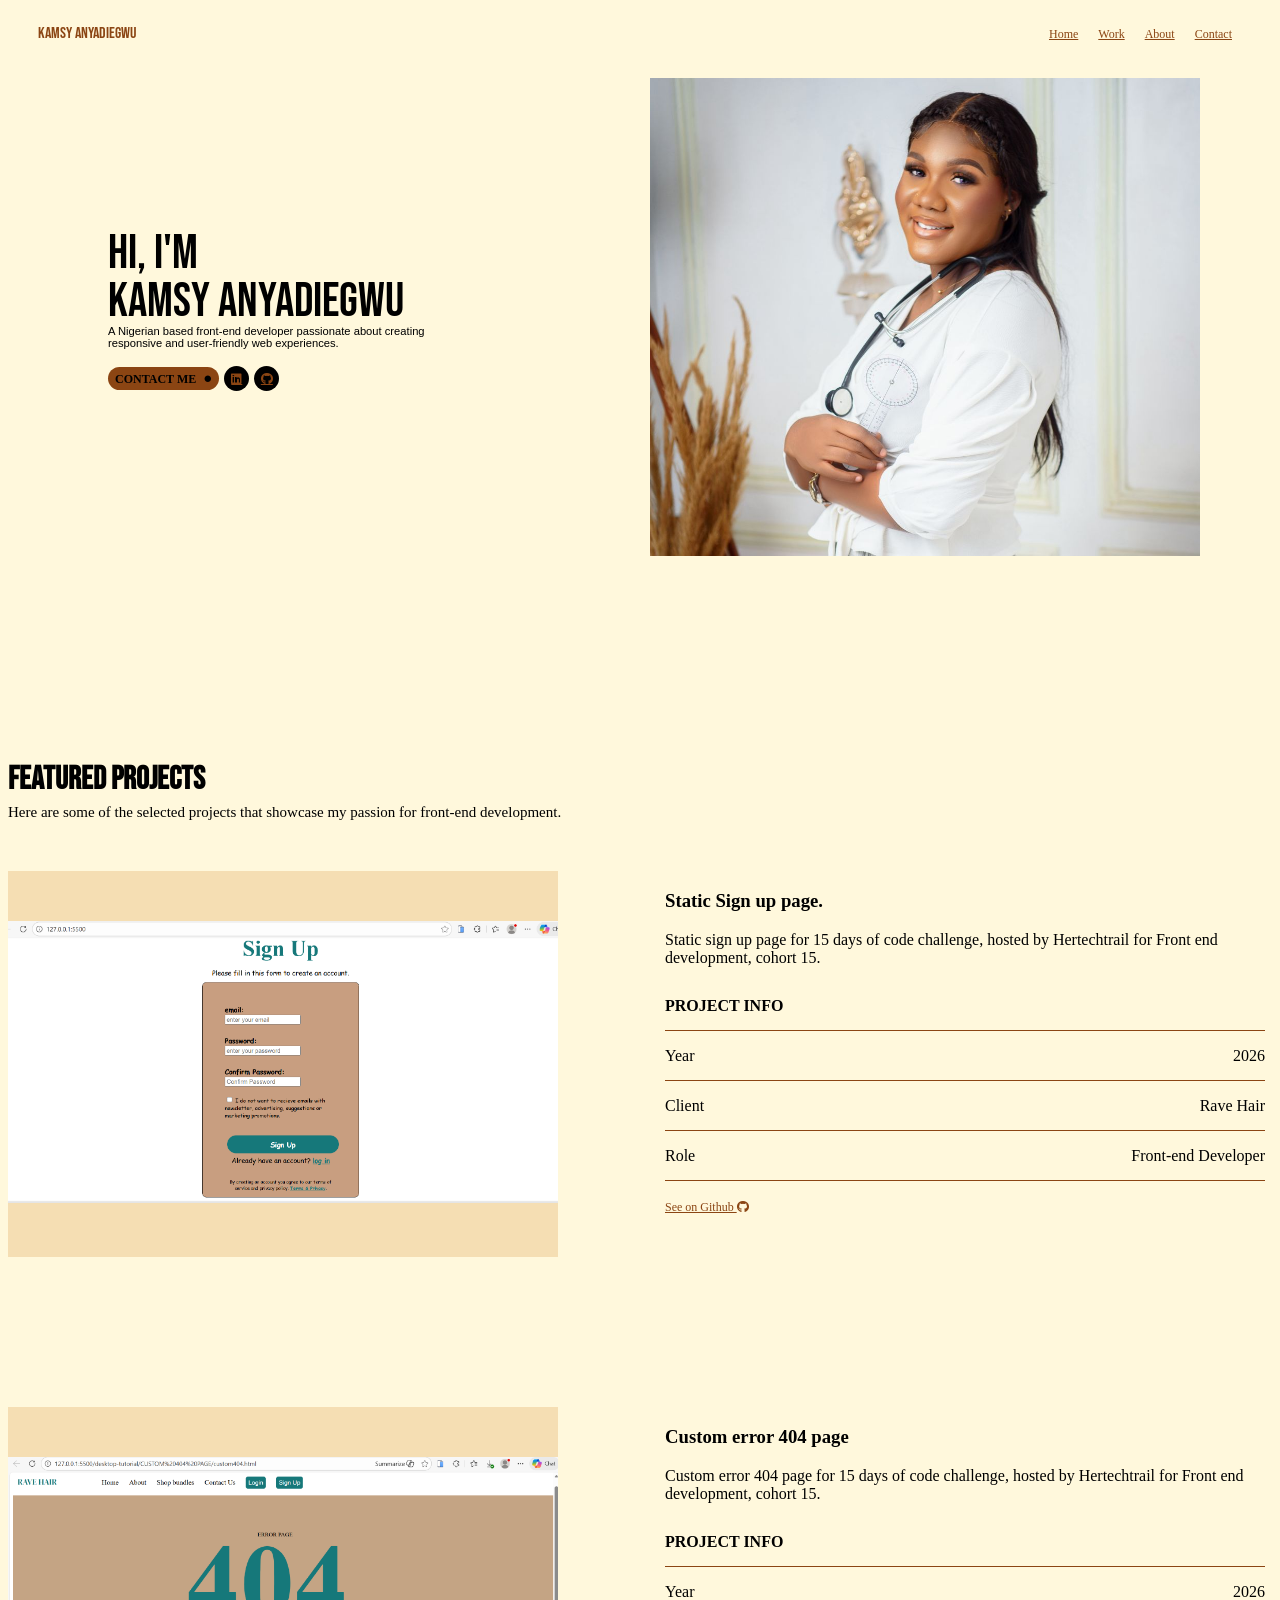
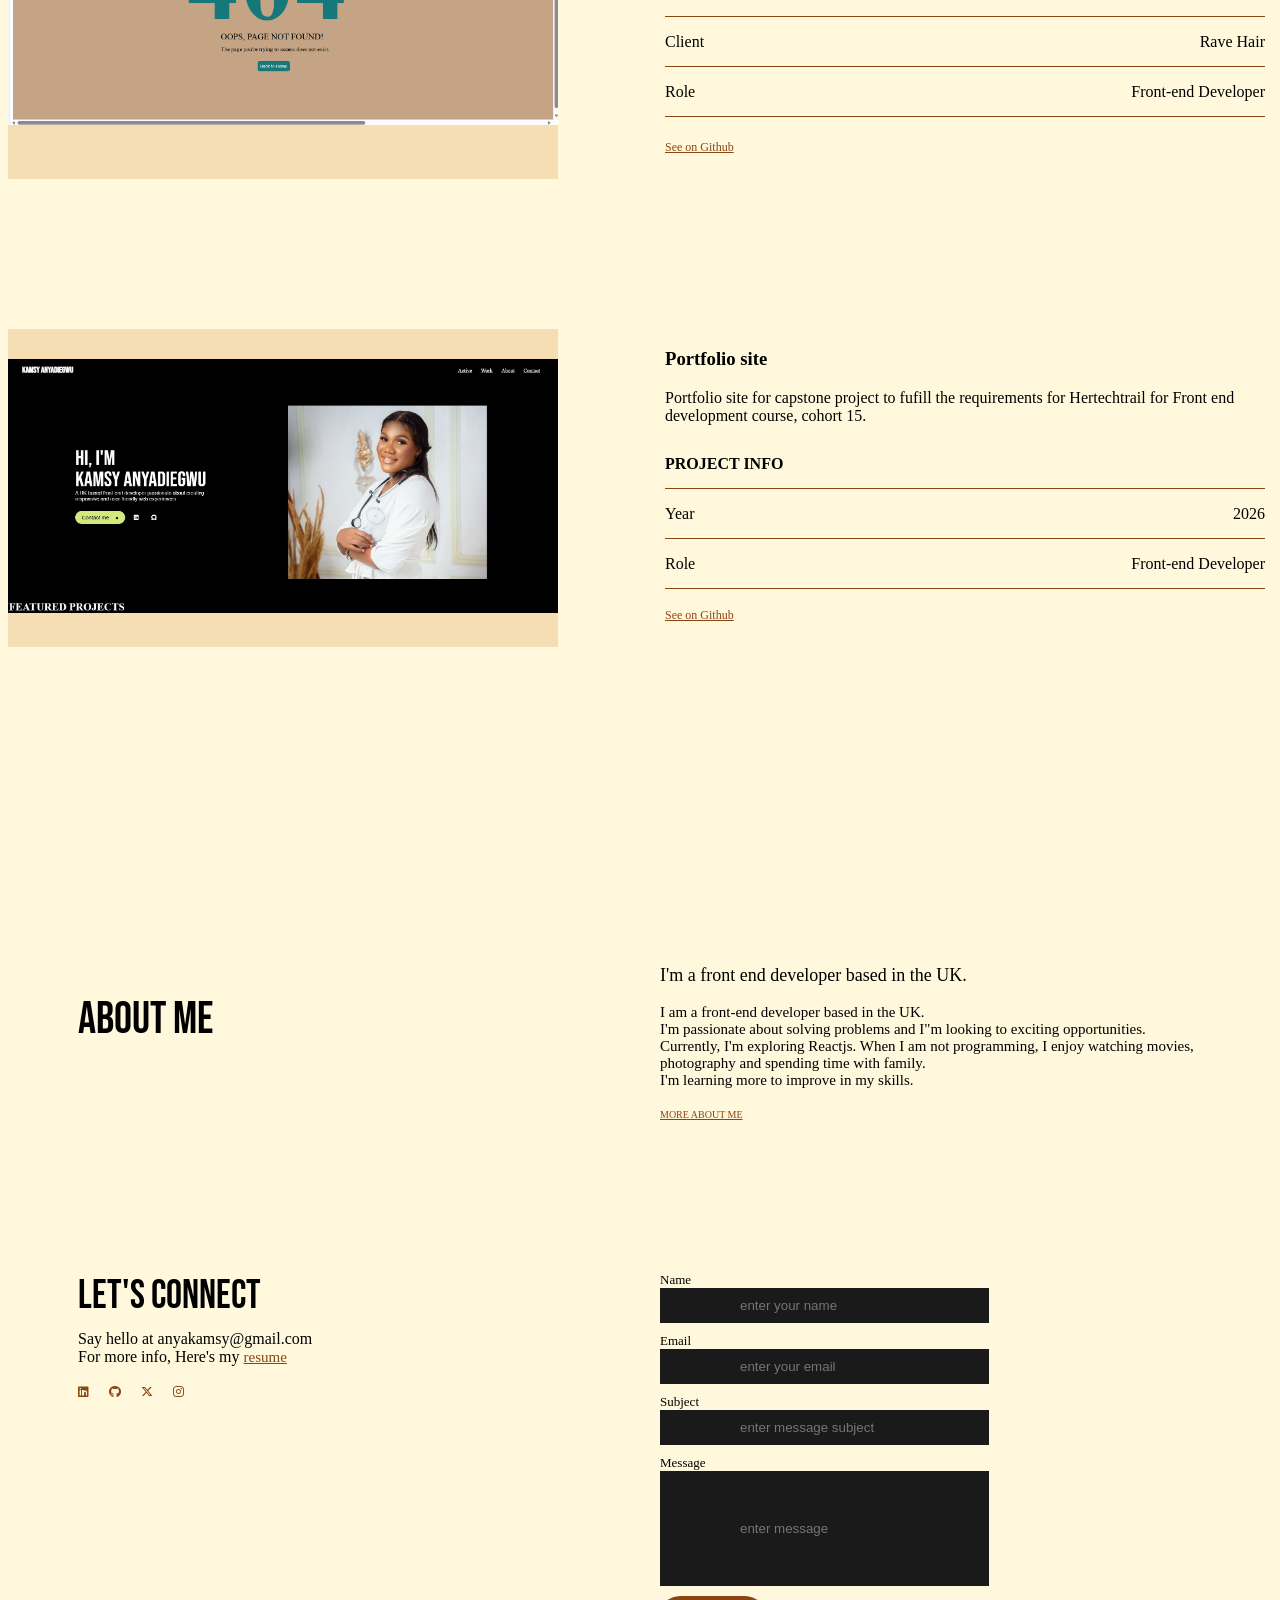
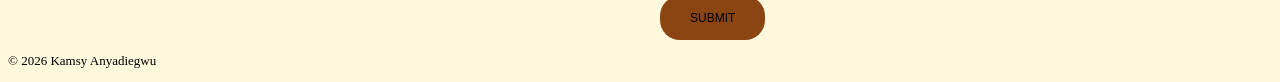
==== commit 71eb1c58: "added background colors" ====
--- a/index.html
+++ b/index.html
@@ -45,7 +45,7 @@
         <p class="hero-intro-p">A Nigerian based front-end developer passionate about creating <br>responsive and user-friendly web experiences.</p>
 
        <div class ="hero-icons">
-           <a  href="#" class="contact-button">CONTACT ME
+           <a  href="#contact" class="contact-button">CONTACT ME
             <span class="bullet">&#9679;</span></a> 
 
          <a href="https://www.linkedin.com/in/kamsy-anyadiegwu?um_
--- a/styles.css
+++ b/styles.css
@@ -193,6 +193,7 @@
     width: 100%;
     max-width: 550px;
     height: auto;
+    background-color: wheat;
 }
 
 
@@ -239,6 +240,7 @@
         width: 100%;
     max-width: 550px;
 height: auto;
+background-color: wheat;
 }
 
 
@@ -292,6 +294,7 @@
     width: 100%;
     max-width: 550px;
 height: auto;
+background-color: wheat;
 }
 
 .project-3-image img{
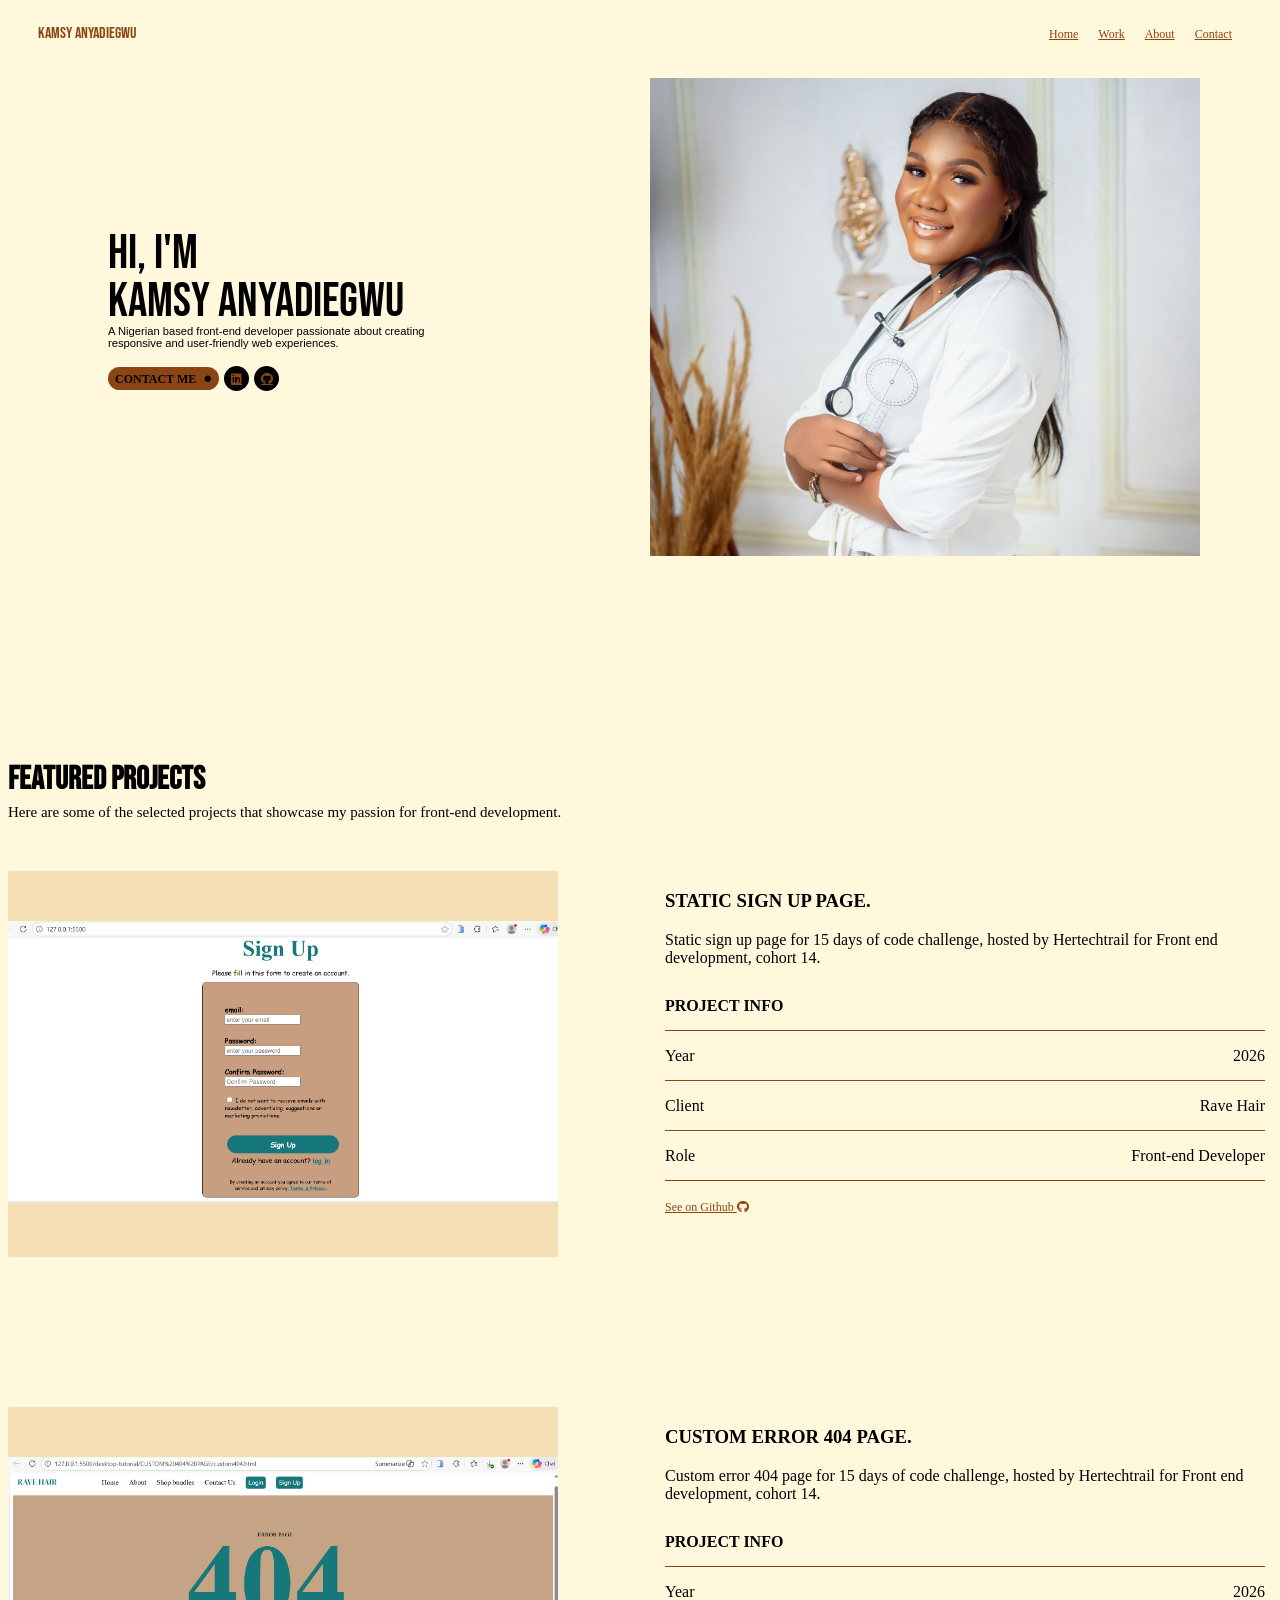
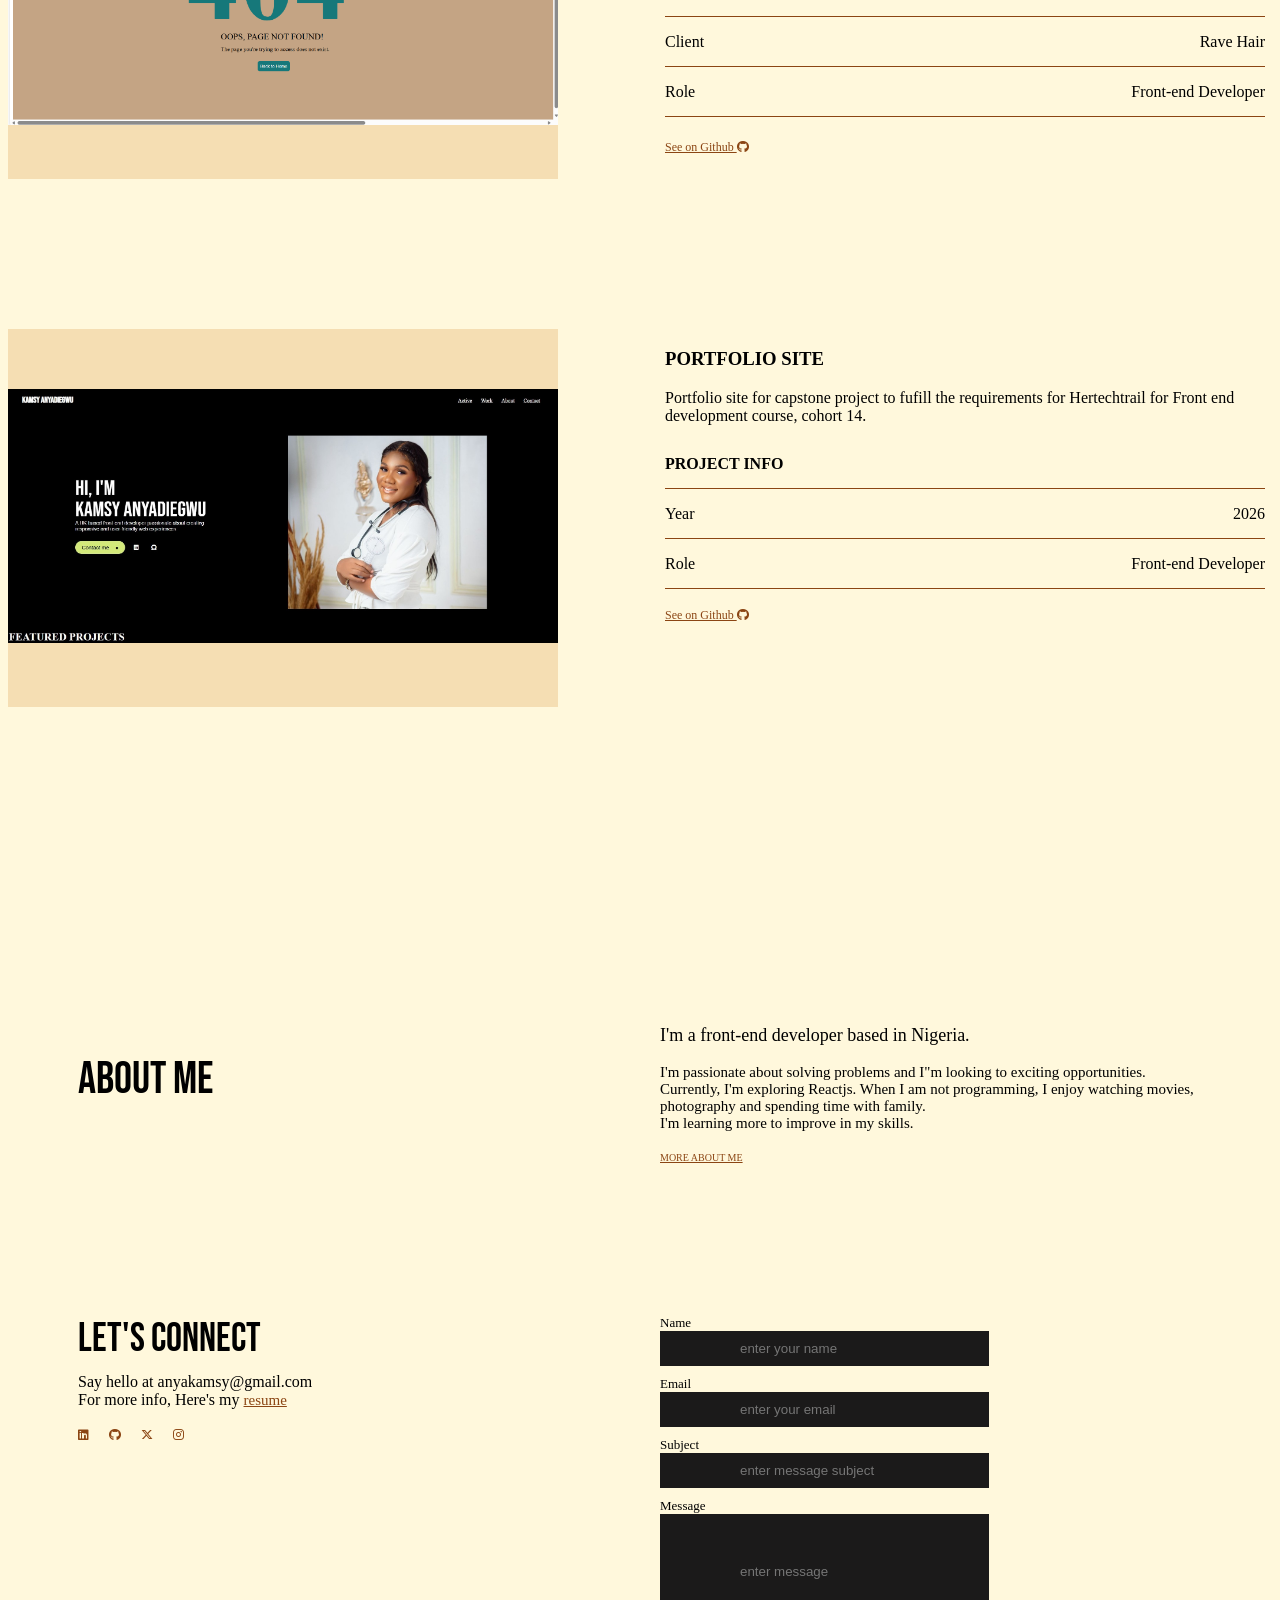
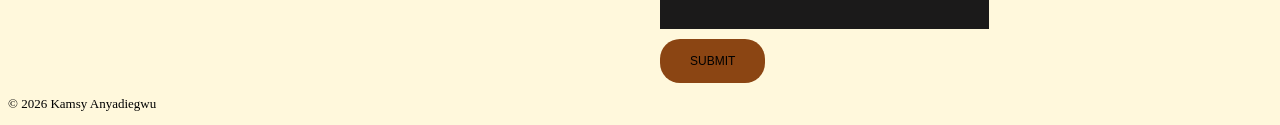
==== commit 454b1720: "made minor changes" ====
--- a/index.html
+++ b/index.html
@@ -88,11 +88,11 @@
         <div class="project-1-description"> 
             <div>
                 <h3 class="project-1-title">
-                Static Sign up page.
+                STATIC SIGN UP PAGE.
             </h3>
 
             <p class="project-1-text">
-               Static sign up page for 15 days of code challenge, hosted by Hertechtrail for Front end development, cohort 15.
+               Static sign up page for 15 days of code challenge, hosted by Hertechtrail for Front end development, cohort 14.
             </p>
             </div>
         
@@ -131,11 +131,11 @@
         <div class="project-2-description"> 
             <div>
                 <h3 class="project-2-title">
-                Custom error 404 page
+                CUSTOM ERROR 404 PAGE.
             </h3>
 
             <p class="project-2-text">
-                Custom error 404 page for 15 days of code challenge, hosted by Hertechtrail for Front end development, cohort 15.
+                Custom error 404 page for 15 days of code challenge, hosted by Hertechtrail for Front end development, cohort 14.
             </p>
             </div>
         
@@ -150,7 +150,9 @@
             
             </div>
 
-         <a class= "github-link" href= "https://github.com/anyakamsy/15-DAYS-OF-CODE">See on Github</a>
+         <a class= "github-link" href= "https://github.com/anyakamsy/15-DAYS-OF-CODE">See on Github
+             <i class="fa-brands fa-github"></i>
+         </a>
         
         </div>
  </div> <!--project 2 container closes here-->
@@ -166,11 +168,11 @@
         <div class="project-3-description"> 
             <div>
                 <h3 class="project-3-title">
-                Portfolio site
+                PORTFOLIO SITE
             </h3>
 
             <p class="project-3-text">
-               Portfolio site for capstone project to fufill the requirements for Hertechtrail for Front end development course, cohort 15.
+               Portfolio site for capstone project to fufill the requirements for Hertechtrail for Front end development course, cohort 14.
             </p>
             </div>
         
@@ -185,7 +187,9 @@
         
             </div>
 
-          <a class= "github-link" href= "https://github.com/anyakamsy/Kamsy-anya-portfolio">See on Github</a>
+          <a class= "github-link" href= "https://github.com/anyakamsy/Kamsy-anya-portfolio">See on Github 
+            <i class="fa-brands fa-github"></i>
+        </a>
         </div>
     </div> <!--project 3 container closes here-->
     </div> <!--project container closes here-->
@@ -204,11 +208,11 @@
 <div class="about-intro">
 
     <h3 class="about-title">
-        I'm a front end developer based in the UK.
+        I'm a front-end developer based in Nigeria.
     </h3>
 
 <p class="about-text">
-I am a front-end developer based in the UK. <br>
+ 
 I'm passionate about solving problems and I"m looking to exciting opportunities. <br>
 Currently, I'm exploring Reactjs.
  When I am not programming, I enjoy watching movies, photography and spending time with family. <br> 
--- a/styles.css
+++ b/styles.css
@@ -295,6 +295,7 @@
     max-width: 550px;
 height: auto;
 background-color: wheat;
+padding: 30px 0;
 }
 
 .project-3-image img{
